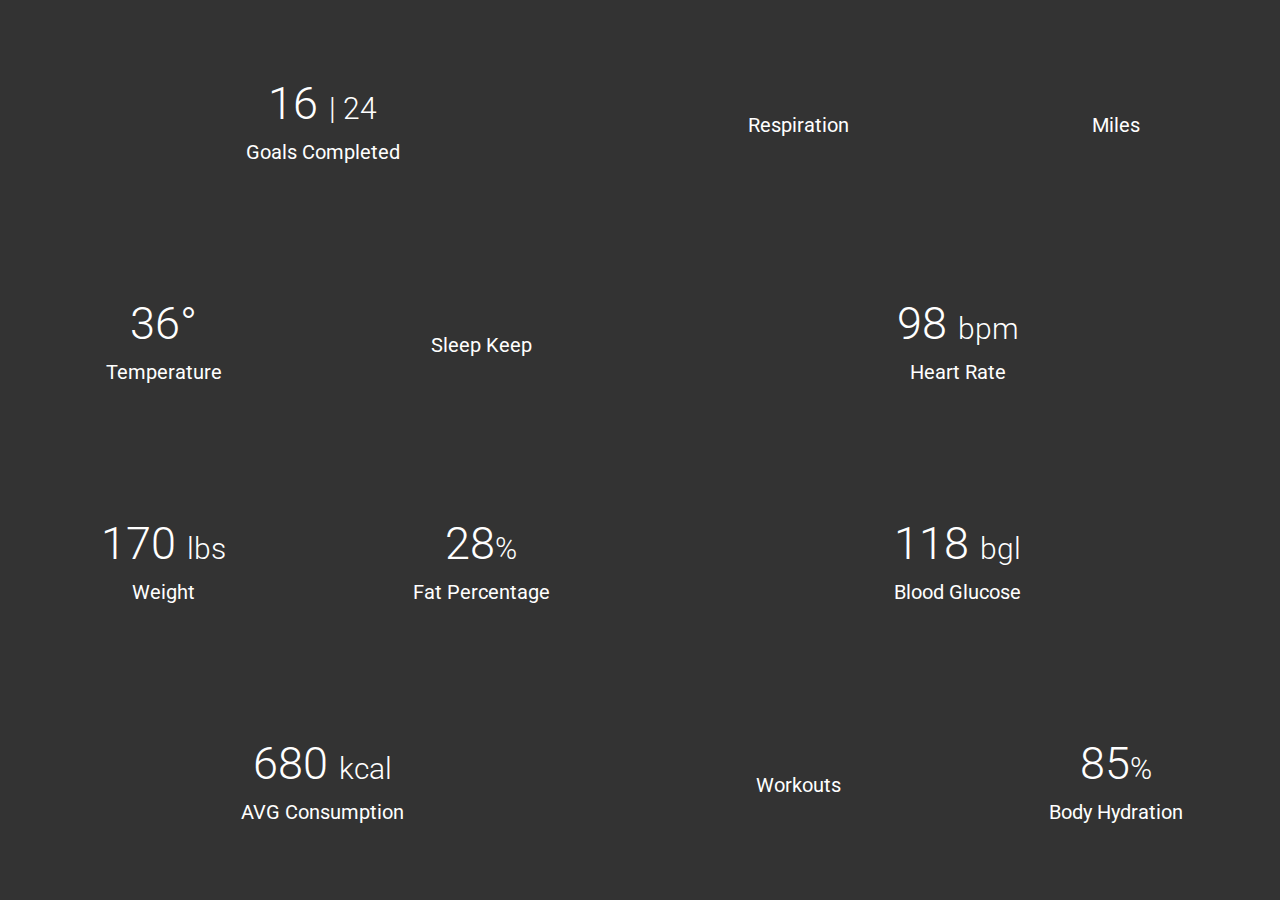
==== index.html @ 6753a42b "Add files via upload" ====
<!DOCTYPE html>
<html lang="en">
<head>
   <meta charset="UTF-8">
   <meta http-equiv="X-UA-Compatible" content="IE=edge">
   <meta name="viewport" content="width=device-width, initial-scale=1.0">
   <title>Glassmorphic Health Dashboard</title>
   <link rel="Shortcut Icon" href="images/favicon.ico" />
   <link rel="stylesheet" href="https://cdnjs.cloudflare.com/ajax/libs/font-awesome/5.13.0/css/all.min.css" integrity="sha256-h20CPZ0QyXlBuAw7A+KluUYx/3pK+c7lYEpqLTlxjYQ=" crossorigin="anonymous" />
   <link rel="stylesheet" href="style.css">
</head>
<body>
   <div class="container">
      <div class="bg1">
         <h2>16 <span>| 24</span></h2>
         <p>Goals Completed</p>
      </div>
      <div class="bg1">
         <h2><i class="fas fa-battery-three-quarters"></i></h2>
         <p>Respiration</p>
      </div>
      <div class="bg1">
         <h2><i class="fas fa-running"></i></h2>
         <p>Miles</p>
      </div>
      <div class="bg1">
         <h2>36&deg;</h2>
         <p>Temperature</p>
      </div>
      <div class="bg1">
         <h2><i class="fas fa-bed"></i></h2>
         <p>Sleep Keep</p>
      </div>
      <div class="bg1">
         <h2>98 <span>bpm</span></h2>
         <p>Heart Rate</p>
      </div>
      <div class="bg1">
         <h2>170 <span>lbs</span></h2>
         <p>Weight</p>
      </div>
      <div class="bg1">
         <h2>28<span>%</span></h2>
         <p>Fat Percentage</p>
      </div>
      <div class="bg1">
         <h2>118 <span>bgl</span></h2>
         <p>Blood Glucose</p>
      </div>
      <div class="bg1">
         <h2>680 <span>kcal</span></h2>
         <p>AVG Consumption</p>
      </div>
      <div class="bg1">
         <h2><i class="fas fa-dumbbell"></i></h2>
         <p>Workouts</p>
      </div>
      <div class="bg1">
         <h2>85<span>%</span></h2>
         <p>Body Hydration</p>
      </div>
   </div>
</body>
</html>
---- style.css ----
@import url('https://fonts.googleapis.com/css2?family=Roboto:wght@300;400&display=swap');

* {
   box-sizing: border-box;
   margin: 0;
   padding: 0;
}

body {
   background: #333;
   color: #fff;
   font-family: 'Roboto', sans-serif;
}

h2 {
   font-size: 45px;
   font-weight: 300;
   margin: 10px;
}

h2 span {
   font-size: 30px;
}

p {
   font-size: 20px;
}

.container {
   display: grid;
   grid-template-columns: repeat(4, 1fr);
   grid-gap: 10px;
   margin: 10px;
}

.container>div {
   cursor: pointer;
   min-height: 210px;
   background-size: cover;
   background-attachment: fixed;
   display: flex;
   flex-direction: column;
   align-items: center;
   justify-content: center;
   text-align: center;
}

.container>div:nth-of-type(1) {
   grid-column: 1 / 3;
}

.container>div:nth-of-type(6) {
   grid-column: 3 / 5;
}

.container>div:nth-of-type(9) {
   grid-column: 3 / 5;
}

.container>div:nth-of-type(10) {
   grid-column: 1 / 3;
}

.bg1 {
   background: url('https://i.ibb.co/dBLbrRV/bg1.jpg');
}

.bg2 {
   background: url('https://i.ibb.co/Fb5jb3J/bg2.jpg');
   color: #333;
}
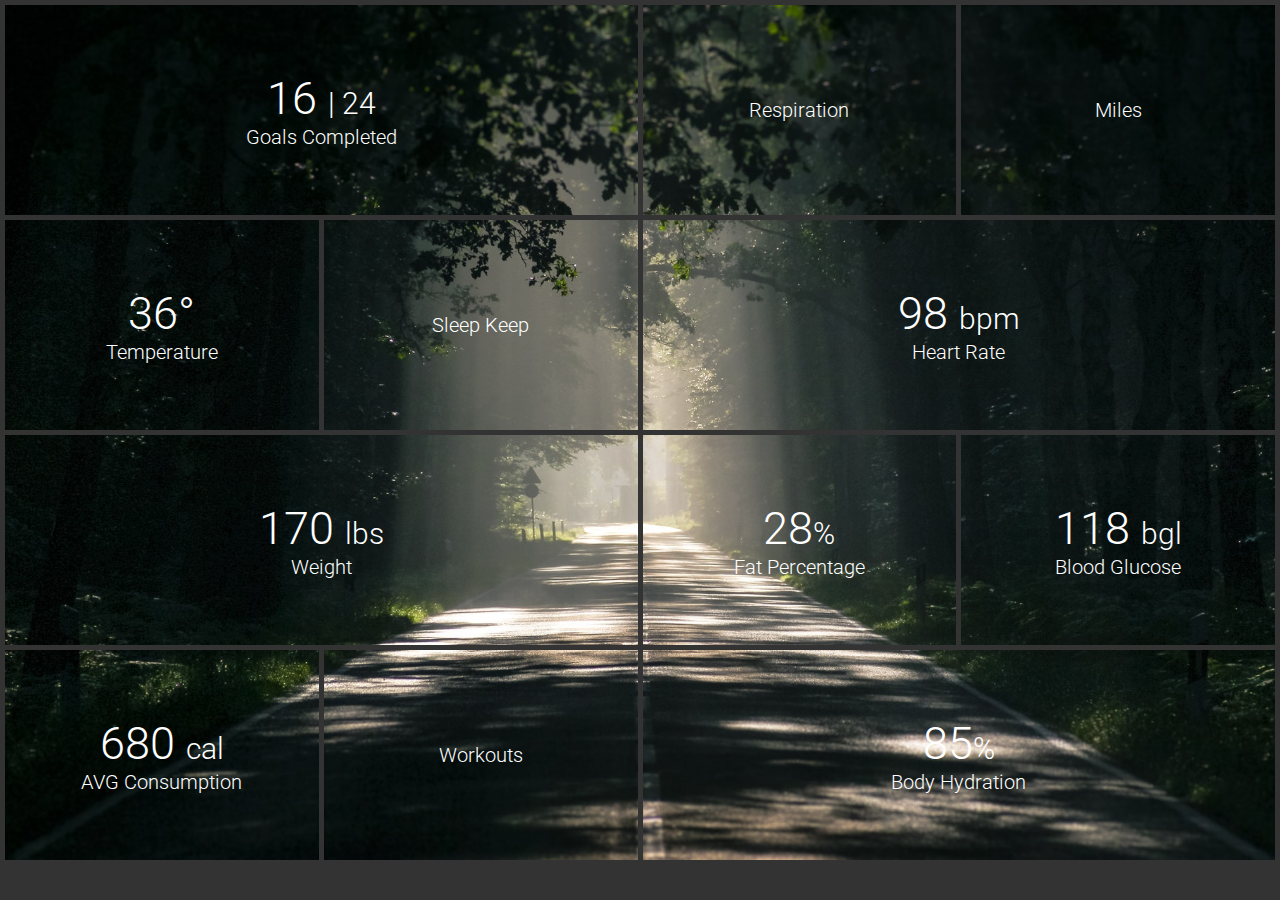
==== commit dbcaeef1: "Add files via upload" ====
--- a/index.html
+++ b/index.html
@@ -4,59 +4,61 @@
    <meta charset="UTF-8">
    <meta http-equiv="X-UA-Compatible" content="IE=edge">
    <meta name="viewport" content="width=device-width, initial-scale=1.0">
-   <title>Glassmorphic Health Dashboard</title>
-   <link rel="Shortcut Icon" href="images/favicon.ico" />
-   <link rel="stylesheet" href="https://cdnjs.cloudflare.com/ajax/libs/font-awesome/5.13.0/css/all.min.css" integrity="sha256-h20CPZ0QyXlBuAw7A+KluUYx/3pK+c7lYEpqLTlxjYQ=" crossorigin="anonymous" />
+   <title>REFACTORED HEALTH DASHBOARD</title>
+   <link rel="preconnect" href="https://fonts.googleapis.com">
+   <link rel="preconnect" href="https://fonts.gstatic.com" crossorigin>
+   <link href="https://fonts.googleapis.com/css2?family=Roboto:wght@100;300;400;500;700&display=swap" rel="stylesheet">
+   <link rel="stylesheet" href="https://cdnjs.cloudflare.com/ajax/libs/font-awesome/5.15.3/css/all.min.css" integrity="sha512-iBBXm8fW90+nuLcSKlbmrPcLa0OT92xO1BIsZ+ywDWZCvqsWgccV3gFoRBv0z+8dLJgyAHIhR35VZc2oM/gI1w==" crossorigin="anonymous" referrerpolicy="no-referrer" />
    <link rel="stylesheet" href="style.css">
 </head>
 <body>
-   <div class="container">
-      <div class="bg1">
+   <div class="grid">
+      <div class="grid-item">
          <h2>16 <span>| 24</span></h2>
          <p>Goals Completed</p>
       </div>
-      <div class="bg1">
+      <div class="grid-item">
          <h2><i class="fas fa-battery-three-quarters"></i></h2>
          <p>Respiration</p>
       </div>
-      <div class="bg1">
+      <div class="grid-item">
          <h2><i class="fas fa-running"></i></h2>
          <p>Miles</p>
       </div>
-      <div class="bg1">
+      <div class="grid-item">
          <h2>36&deg;</h2>
          <p>Temperature</p>
       </div>
-      <div class="bg1">
+      <div class="grid-item">
          <h2><i class="fas fa-bed"></i></h2>
          <p>Sleep Keep</p>
       </div>
-      <div class="bg1">
+      <div class="grid-item">
          <h2>98 <span>bpm</span></h2>
          <p>Heart Rate</p>
       </div>
-      <div class="bg1">
+      <div class="grid-item">
          <h2>170 <span>lbs</span></h2>
          <p>Weight</p>
       </div>
-      <div class="bg1">
-         <h2>28<span>%</span></h2>
+      <div class="grid-item">
+         <h2>28<span>&#37;</span></h2>
          <p>Fat Percentage</p>
       </div>
-      <div class="bg1">
+      <div class="grid-item">
          <h2>118 <span>bgl</span></h2>
          <p>Blood Glucose</p>
       </div>
-      <div class="bg1">
-         <h2>680 <span>kcal</span></h2>
+      <div class="grid-item">
+         <h2>680 <span>cal</span></h2>
          <p>AVG Consumption</p>
       </div>
-      <div class="bg1">
+      <div class="grid-item">
          <h2><i class="fas fa-dumbbell"></i></h2>
          <p>Workouts</p>
       </div>
-      <div class="bg1">
-         <h2>85<span>%</span></h2>
+      <div class="grid-item">
+         <h2>85<span>&#37;</span></h2>
          <p>Body Hydration</p>
       </div>
    </div>
--- a/style.css
+++ b/style.css
@@ -1,71 +1,170 @@
-@import url('https://fonts.googleapis.com/css2?family=Roboto:wght@300;400&display=swap');
-
 * {
    box-sizing: border-box;
    margin: 0;
    padding: 0;
 }
 
+html {
+   -webkit-font-smoothing: antialiased;
+   -webkit-text-size-adjust: 100%;
+   text-rendering: optimizeLegibility;
+   font-size: 16px;
+}
+
 body {
-   background: #333;
-   color: #fff;
    font-family: 'Roboto', sans-serif;
+   font-size: 16px;
+   font-weight: 300;
+   background-color: #333;
 }
 
 h2 {
    font-size: 45px;
    font-weight: 300;
-   margin: 10px;
 }
 
 h2 span {
-   font-size: 30px;
+   font-size: 24px;
 }
 
 p {
    font-size: 20px;
 }
 
-.container {
+.grid {
    display: grid;
-   grid-template-columns: repeat(4, 1fr);
-   grid-gap: 10px;
-   margin: 10px;
+   grid-template-columns: repeat(2, 1fr);
+   grid-gap: 5px;
+   margin: 5px;
 }
 
-.container>div {
-   cursor: pointer;
-   min-height: 210px;
-   background-size: cover;
-   background-attachment: fixed;
+.grid-item {
+   text-align: center;
    display: flex;
    flex-direction: column;
    align-items: center;
    justify-content: center;
-   text-align: center;
+   height: 180px;
+   background: url('hero-image.jpeg') no-repeat center center/cover;
+   background-attachment: fixed;
+   color: #fff;
 }
 
-.container>div:nth-of-type(1) {
-   grid-column: 1 / 3;
+.grid-item:nth-child(1) {
+   grid-column: 1/3;
 }
 
-.container>div:nth-of-type(6) {
-   grid-column: 3 / 5;
+.grid-item:nth-child(2) {
+   grid-column: 1/2;
 }
 
-.container>div:nth-of-type(9) {
-   grid-column: 3 / 5;
+.grid-item:nth-child(3) {
+   grid-column: 2/3;
 }
 
-.container>div:nth-of-type(10) {
-   grid-column: 1 / 3;
+.grid-item:nth-child(4) {
+   grid-column: 1/2;
 }
 
-.bg1 {
-   background: url('https://i.ibb.co/dBLbrRV/bg1.jpg');
+.grid-item:nth-child(5) {
+   grid-column: 2/3;
 }
 
-.bg2 {
-   background: url('https://i.ibb.co/Fb5jb3J/bg2.jpg');
-   color: #333;
+.grid-item:nth-child(6) {
+   grid-column: 1/3;
+}
+
+.grid-item:nth-child(7) {
+   grid-column: 1/2;
+}
+
+.grid-item:nth-child(8) {
+   grid-column: 2/3;
+}
+
+.grid-item:nth-child(9) {
+   grid-column: 1/3;
+}
+
+.grid-item:nth-child(10) {
+   grid-column: 1/2;
+}
+
+.grid-item:nth-child(11) {
+   grid-column: 2/3;
+}
+
+.grid-item:nth-child(12) {
+   grid-column: 1/3;
+}
+
+@media only screen and (min-width: 768px) {
+   h2 {
+      font-size: 45px;
+      font-weight: 300;
+   }
+   
+   h2 span {
+      font-size: 30px;
+   }
+   
+   p {
+      font-size: 20px;
+   }
+   
+   .grid {
+      grid-template-columns: repeat(4, 1fr);
+   }
+
+   .grid-item {
+      height: 210px;
+   }
+
+   .grid-item:nth-child(1) {
+      grid-column: 1/3;
+   }
+   
+   .grid-item:nth-child(2) {
+      grid-column: 3/4;
+   }
+   
+   .grid-item:nth-child(3) {
+      grid-column: 4/5;
+   }
+   
+   .grid-item:nth-child(4) {
+      grid-column: 1/2;
+   }
+   
+   .grid-item:nth-child(5) {
+      grid-column: 2/3;
+   }
+   
+   .grid-item:nth-child(6) {
+      grid-column: 3/5;
+   }
+   
+   .grid-item:nth-child(7) {
+      grid-column: 1/3;
+   }
+   
+   .grid-item:nth-child(8) {
+      grid-column: 3/4;
+   }
+   
+   .grid-item:nth-child(9) {
+      grid-column: 4/5;
+   }
+   
+   .grid-item:nth-child(10) {
+      grid-column: 1/2;
+   }
+   
+   .grid-item:nth-child(11) {
+      grid-column: 2/3;
+   }
+   
+   .grid-item:nth-child(12) {
+      grid-column: 3/5;
+   }
 }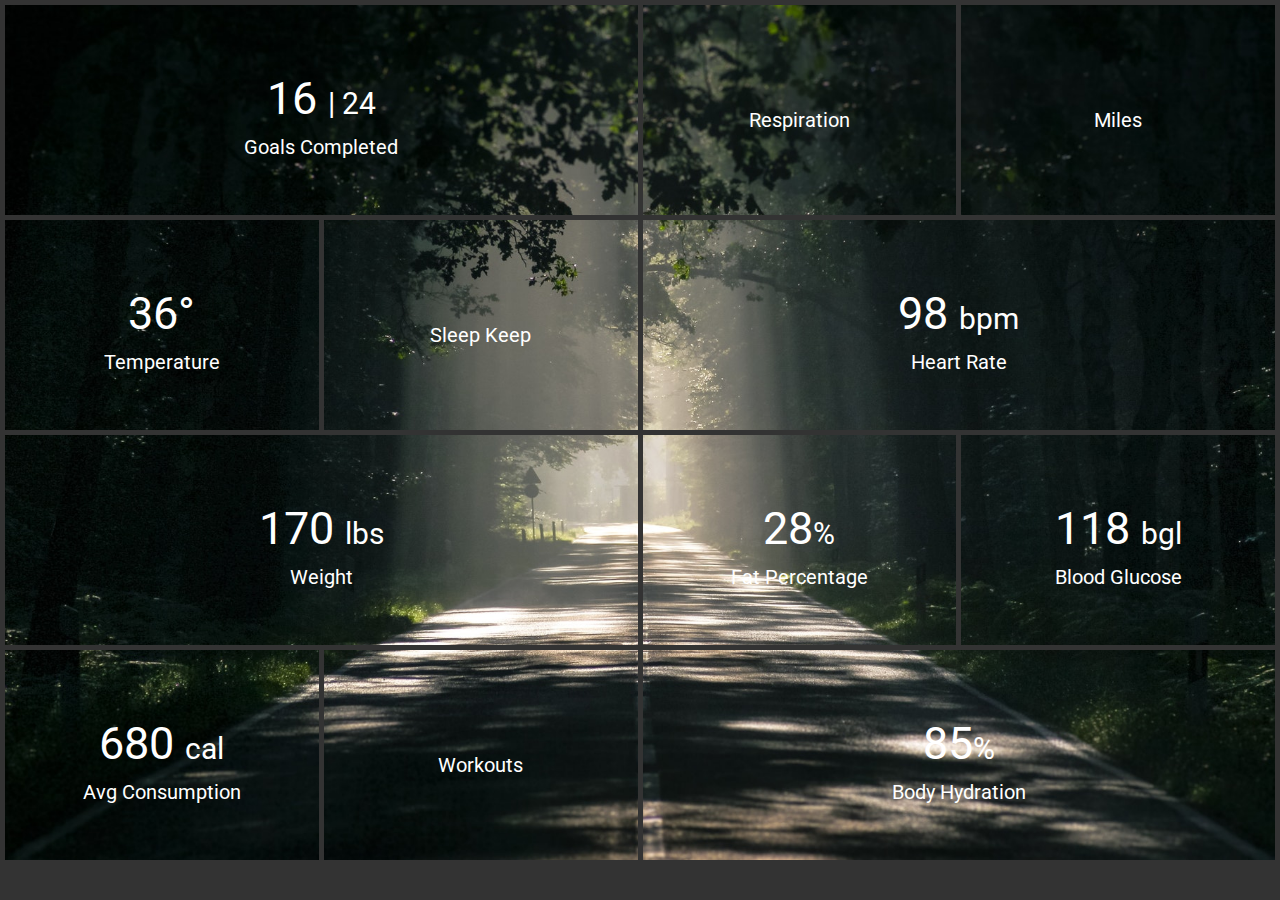
==== commit 1291e3c7: "Add files via upload" ====
--- a/index.html
+++ b/index.html
@@ -4,7 +4,7 @@
    <meta charset="UTF-8">
    <meta http-equiv="X-UA-Compatible" content="IE=edge">
    <meta name="viewport" content="width=device-width, initial-scale=1.0">
-   <title>REFACTORED HEALTH DASHBOARD</title>
+   <title>Glassmorphic Dashboard | September 2, 2021</title>
    <link rel="preconnect" href="https://fonts.googleapis.com">
    <link rel="preconnect" href="https://fonts.gstatic.com" crossorigin>
    <link href="https://fonts.googleapis.com/css2?family=Roboto:wght@100;300;400;500;700&display=swap" rel="stylesheet">
@@ -51,7 +51,7 @@
       </div>
       <div class="grid-item">
          <h2>680 <span>cal</span></h2>
-         <p>AVG Consumption</p>
+         <p>Avg Consumption</p>
       </div>
       <div class="grid-item">
          <h2><i class="fas fa-dumbbell"></i></h2>
--- a/style.css
+++ b/style.css
@@ -14,13 +14,14 @@
 body {
    font-family: 'Roboto', sans-serif;
    font-size: 16px;
-   font-weight: 300;
+   font-weight: 400;
    background-color: #333;
 }
 
 h2 {
    font-size: 45px;
-   font-weight: 300;
+   font-weight: 400;
+   margin: 10px;
 }
 
 h2 span {
@@ -101,7 +102,8 @@
 @media only screen and (min-width: 768px) {
    h2 {
       font-size: 45px;
-      font-weight: 300;
+      font-weight: 400;
+      margin: 10px;
    }
    
    h2 span {
